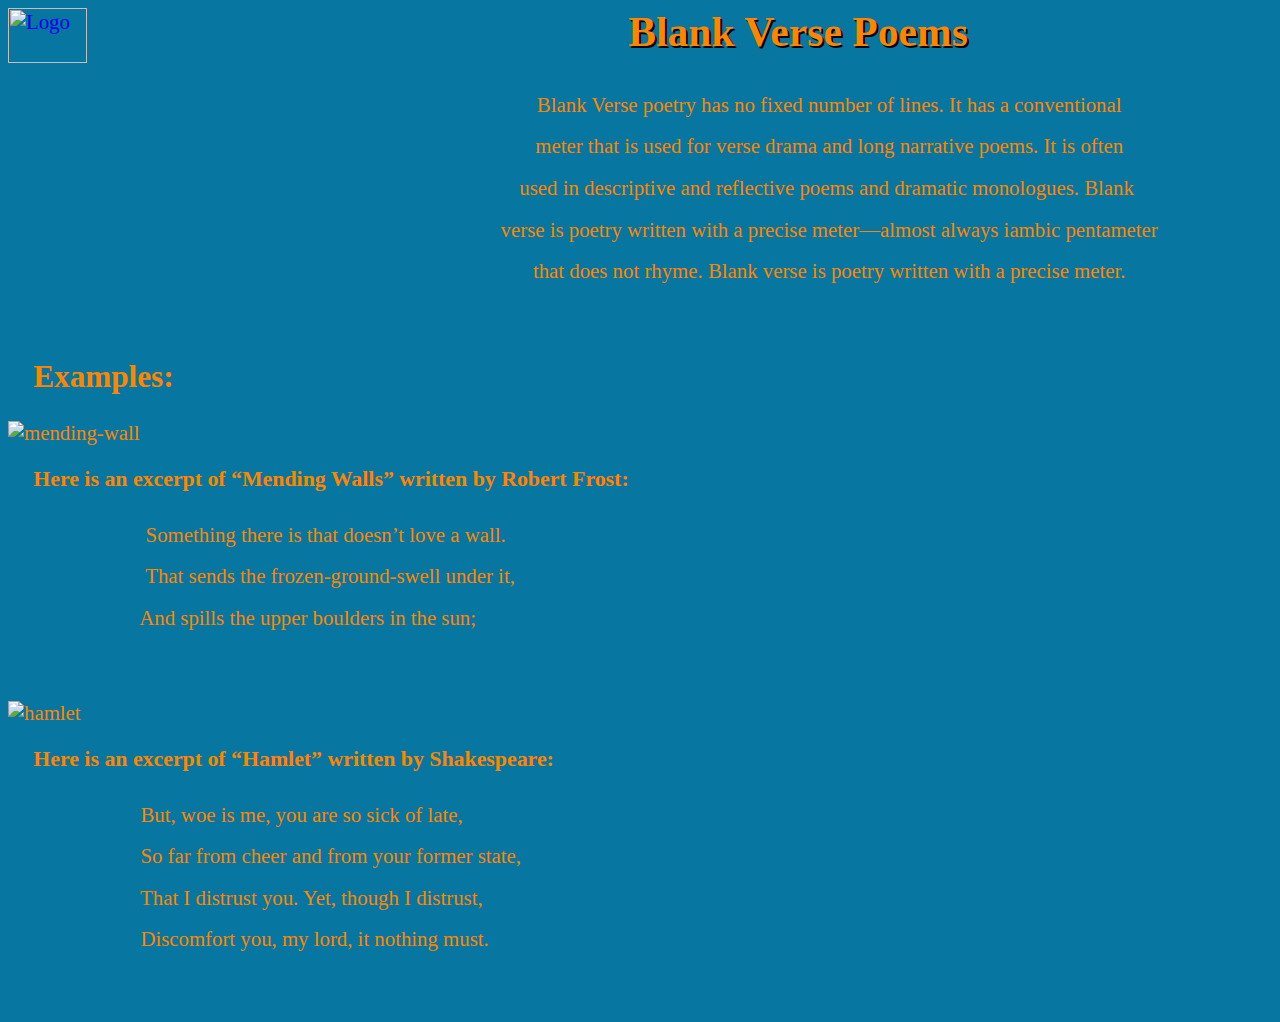
==== HTML/BlankVerse.html @ 4c05a928 "Add files via upload" ====
<DOCTYPE! html>
    <html>
    <head>
        <title>Blank Verse</title>
        <link rel = "stylesheet" href = "/CSS/poems.css">
    </head>    
    <body>

        <a href = "/index.html"><img src = "/Images/Logo.png" alt = "Logo" id = "logo"></a>

        <h1>Blank Verse Poems</h1>

        <pre>
            Blank Verse poetry has no fixed number of lines. It has a conventional
            meter that is used for verse drama and long narrative poems. It is often
            used in descriptive and reflective poems and dramatic monologues. Blank 
            verse is poetry written with a precise meter—almost always iambic pentameter
            that does not rhyme. Blank verse is poetry written with a precise meter.
        </pre>

        <h2 class = "mainContent"> Examples: </h2>

        <img src = "/Images/mending-wall.jpg" alt = "mending-wall">
        
        <p class = "mainContent">
            Here is an excerpt of <q>Mending Walls</q> written by Robert Frost:
        </p>

        <blockquote class = "mainContent">
            <pre class = "mainContent">
                 Something there is that doesn’t love a wall.
                 That sends the frozen-ground-swell under it,
                And spills the upper boulders in the sun;
            </pre>
        </blockquote>
        
        <img src = "/Images/hamlet.jpg" alt = "hamlet">

        <p class = "mainContent">
            Here is an excerpt of <q>Hamlet</q> written by Shakespeare:    
        </p>
        <blockquote class = "mainContent">
            <pre class = "mainContent">
                But, woe is me, you are so sick of late,
                So far from cheer and from your former state,
                That I distrust you. Yet, though I distrust,
                Discomfort you, my lord, it nothing must.
            </pre>
        </blockquote>
        
        <script src = "/BlankVerse.js"></script>
    </body>
    </html>
---- CSS/poems.css ----
body{
    background-image: url(/Images/poemBackground.jpg);
    background-repeat: no-repeat;
    background-position: center;
    background-size: cover;
    background-attachment: fixed;
    background-color: #0776A0;
    font-family: Georgia, 'Times New Roman', Times, serif;
    color: #ff8500;
    font-size: 130%;
}

#logo{
    width: 25%;
    display: block;
    float: left;
}

.mainContent{
    margin-left: 2%;
}

pre{
    font-family: Georgia, 'Times New Roman', Times, serif;
    line-height: 200%;
    overflow: hidden;
}

h1{
    text-align: center;
    text-shadow: 2px 2px black;
    overflow: hidden;
}

h1 + pre{
    text-align: center;
}

img{
    display: block;
    margin: 0 auto;
}

img + p{
    font-weight: bold;
    font-size: 105%
}

#elegyIntro{
    text-align: center;
    margin-left: 21%;
}
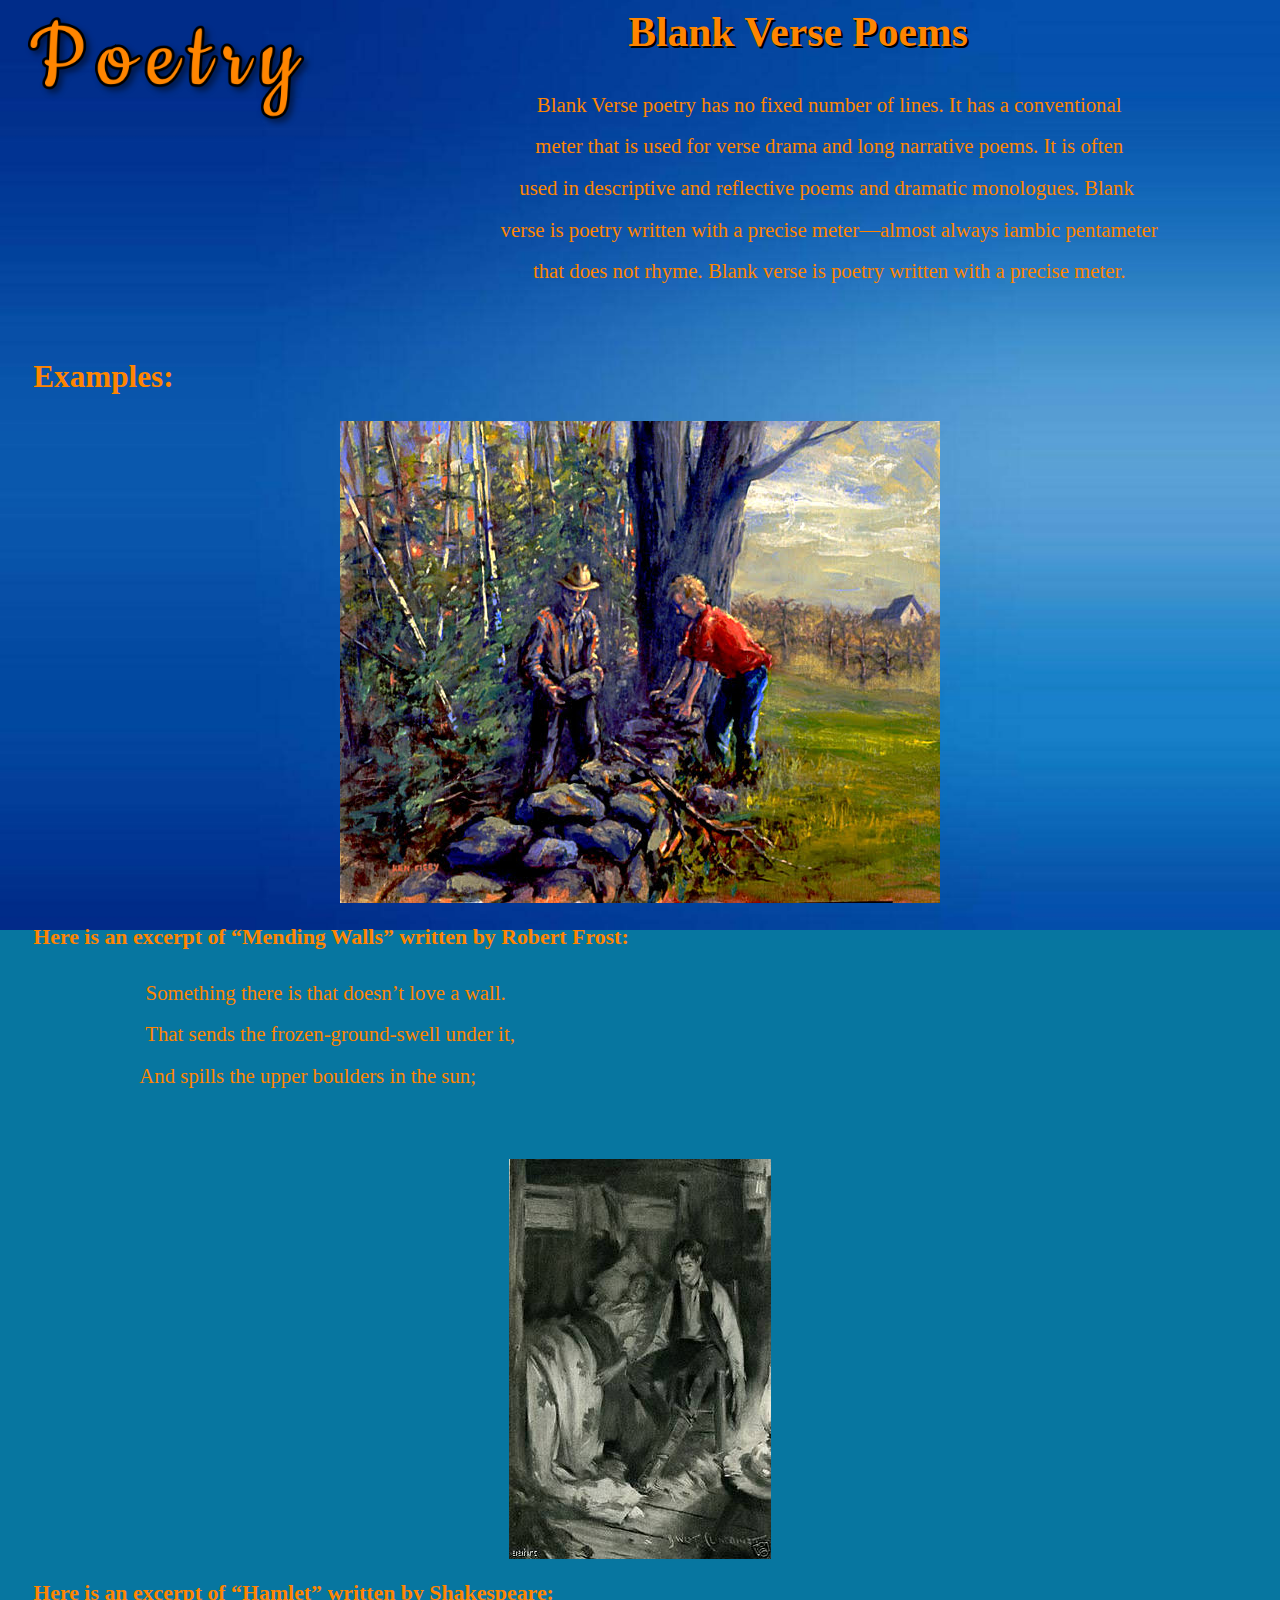
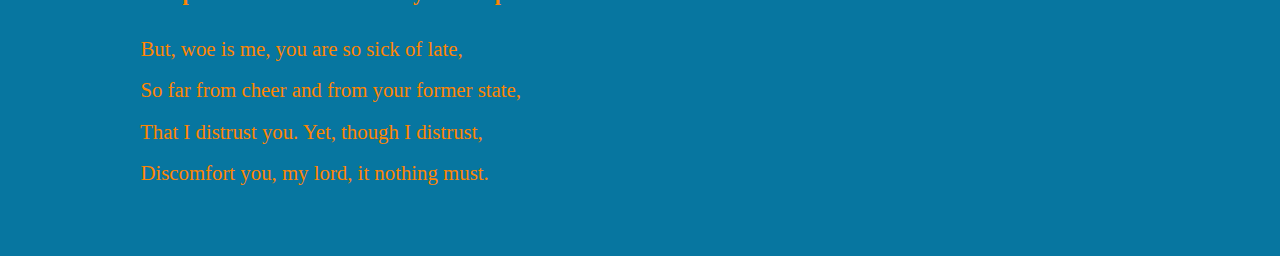
==== commit 0010a36a: "Attempt to fix css for blankverse" ====
--- a/HTML/BlankVerse.html
+++ b/HTML/BlankVerse.html
@@ -2,7 +2,7 @@
     <html>
     <head>
         <title>Blank Verse</title>
-        <link rel = "stylesheet" href = "/CSS/poems.css">
+        <link rel = "stylesheet" href = "../CSS/poems.css">
     </head>    
     <body>
 
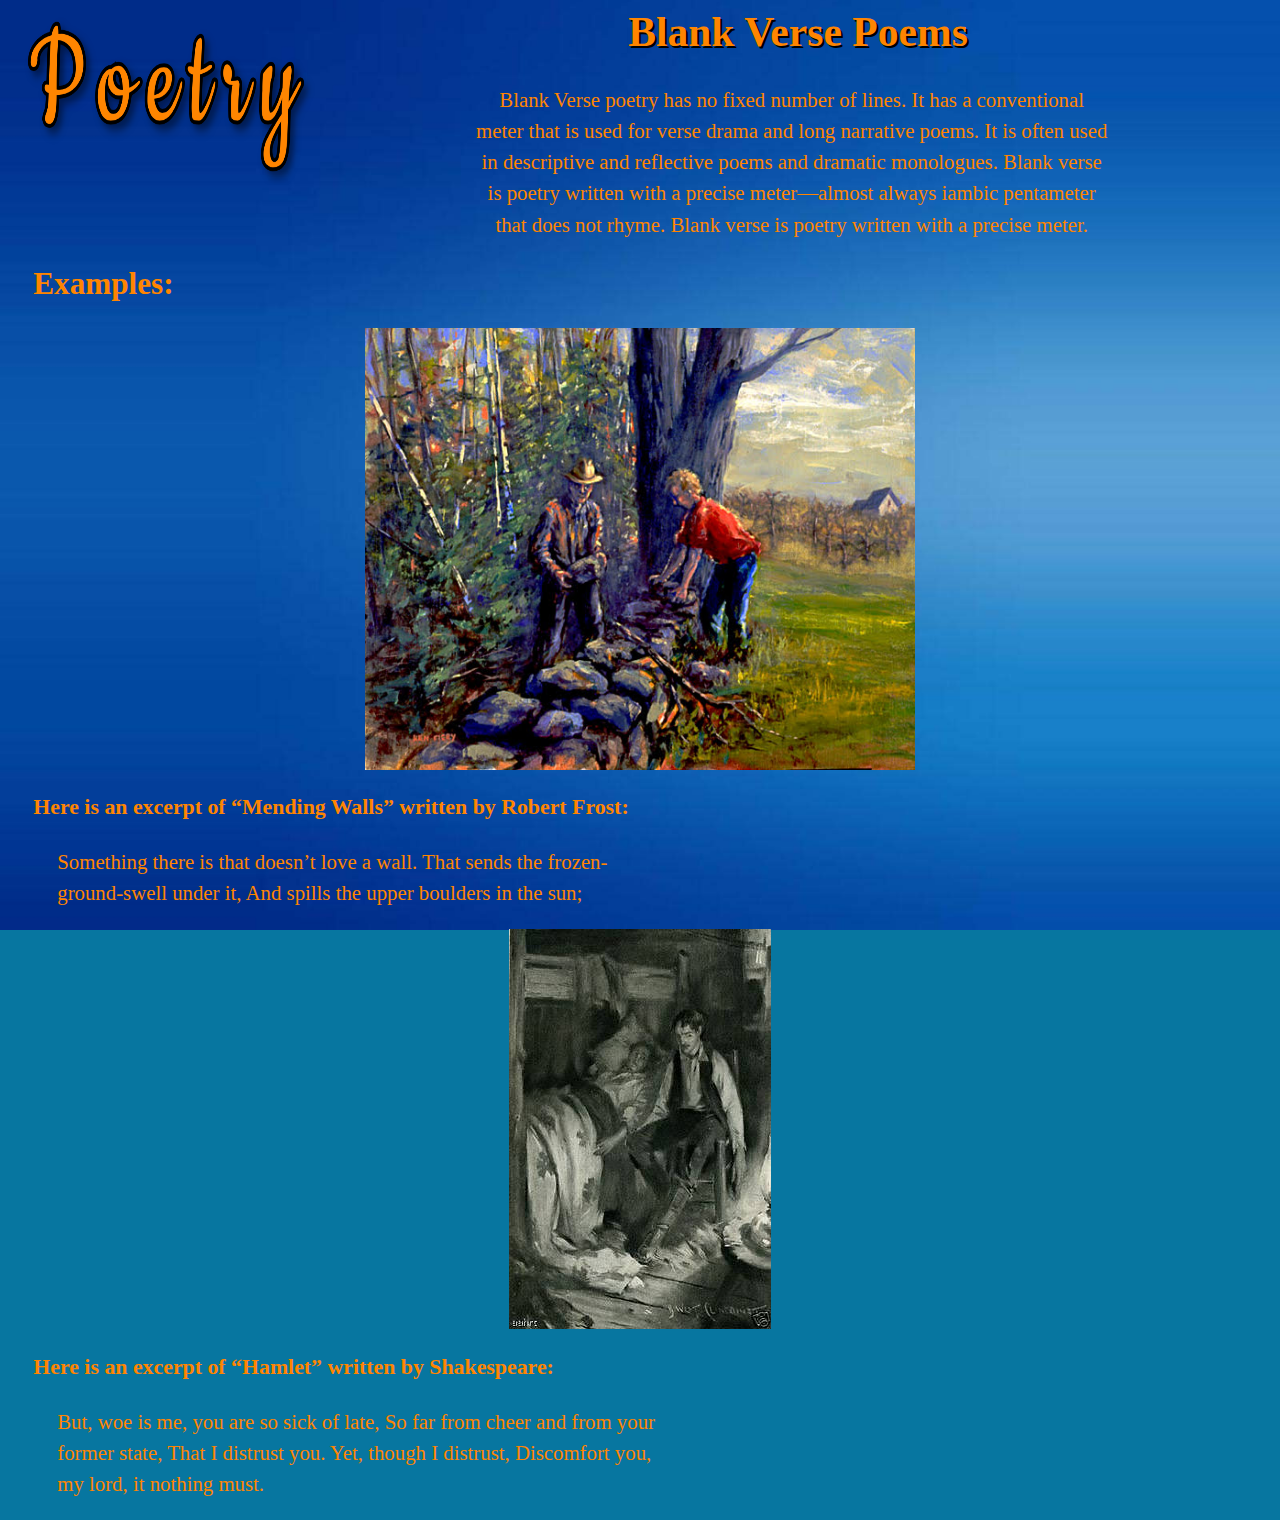
==== commit cfb6711d: "Changes" ====
--- a/HTML/BlankVerse.html
+++ b/HTML/BlankVerse.html
@@ -3,51 +3,52 @@
     <head>
         <title>Blank Verse</title>
         <link rel = "stylesheet" href = "../CSS/poems.css">
+        <meta name = "viewport" content = "width=device-width, initial-scale = 1.0">
     </head>    
     <body>
 
-        <a href = "/index.html"><img src = "/Images/Logo.png" alt = "Logo" id = "logo"></a>
+        <a href = "../index.html"><img src = "../Images/Logo.png" alt = "Logo" id = "logo"></a>
 
         <h1>Blank Verse Poems</h1>
 
-        <pre>
+        <p>
             Blank Verse poetry has no fixed number of lines. It has a conventional
             meter that is used for verse drama and long narrative poems. It is often
             used in descriptive and reflective poems and dramatic monologues. Blank 
             verse is poetry written with a precise meter—almost always iambic pentameter
             that does not rhyme. Blank verse is poetry written with a precise meter.
-        </pre>
+        </p>
 
         <h2 class = "mainContent"> Examples: </h2>
 
-        <img src = "/Images/mending-wall.jpg" alt = "mending-wall">
+        <img src = "../Images/mending-wall.jpg" alt = "mending-wall">
         
         <p class = "mainContent">
             Here is an excerpt of <q>Mending Walls</q> written by Robert Frost:
         </p>
 
         <blockquote class = "mainContent">
-            <pre class = "mainContent">
+            <p class = "mainContent">
                  Something there is that doesn’t love a wall.
                  That sends the frozen-ground-swell under it,
                 And spills the upper boulders in the sun;
-            </pre>
+            </p>
         </blockquote>
         
-        <img src = "/Images/hamlet.jpg" alt = "hamlet">
+        <img src = "../Images/hamlet.jpg" alt = "hamlet">
 
         <p class = "mainContent">
             Here is an excerpt of <q>Hamlet</q> written by Shakespeare:    
         </p>
         <blockquote class = "mainContent">
-            <pre class = "mainContent">
+            <p class = "mainContent">
                 But, woe is me, you are so sick of late,
                 So far from cheer and from your former state,
                 That I distrust you. Yet, though I distrust,
                 Discomfort you, my lord, it nothing must.
-            </pre>
+            </p>
         </blockquote>
         
-        <script src = "/BlankVerse.js"></script>
+        <script src = "../JAVASCRIPT/BlankVerse.js"></script>
     </body>
     </html>--- a/CSS/poems.css
+++ b/CSS/poems.css
@@ -1,5 +1,5 @@
 body{
-    background-image: url(/Images/poemBackground.jpg);
+    background-image: url(../Images/poemBackground.jpg);
     background-repeat: no-repeat;
     background-position: center;
     background-size: cover;
@@ -10,34 +10,31 @@
     font-size: 130%;
 }
 
-#logo{
-    width: 25%;
-    display: block;
-    float: left;
-}
-
 .mainContent{
     margin-left: 2%;
 }
 
-pre{
+p{
     font-family: Georgia, 'Times New Roman', Times, serif;
-    line-height: 200%;
-    overflow: hidden;
+    line-height: 150%;
+    width: 50%;
 }
 
 h1{
     text-align: center;
     text-shadow: 2px 2px black;
-    overflow: hidden;
 }
 
-h1 + pre{
+h1 + p{
     text-align: center;
+    width: 50%;
+    margin-left: 37%;
 }
 
 img{
     display: block;
+    max-width: 50%;
+    max-height: 50%;
     margin: 0 auto;
 }
 
@@ -46,7 +43,37 @@
     font-size: 105%
 }
 
-#elegyIntro{
-    text-align: center;
-    margin-left: 21%;
+blockquote + p{
+    font-weight: bold;
+    font-size: 105%;
+}
+
+#logo{
+    height: 20%;
+    width: 25%;
+    display: block;
+    float: left;
+}
+
+@media (max-width: 500px){
+   body{
+       width: 100%;
+       font-size: 100%;
+       margin: 0 3% 0 3%;
+   }
+
+   img{
+       max-width: 100%;
+   }
+
+   p{
+       inline-size: 70%;
+       overflow: visible;
+       overflow-wrap: break-word;
+   }
+
+   #logo{
+       width: 30%;
+       height: auto;
+   }
 }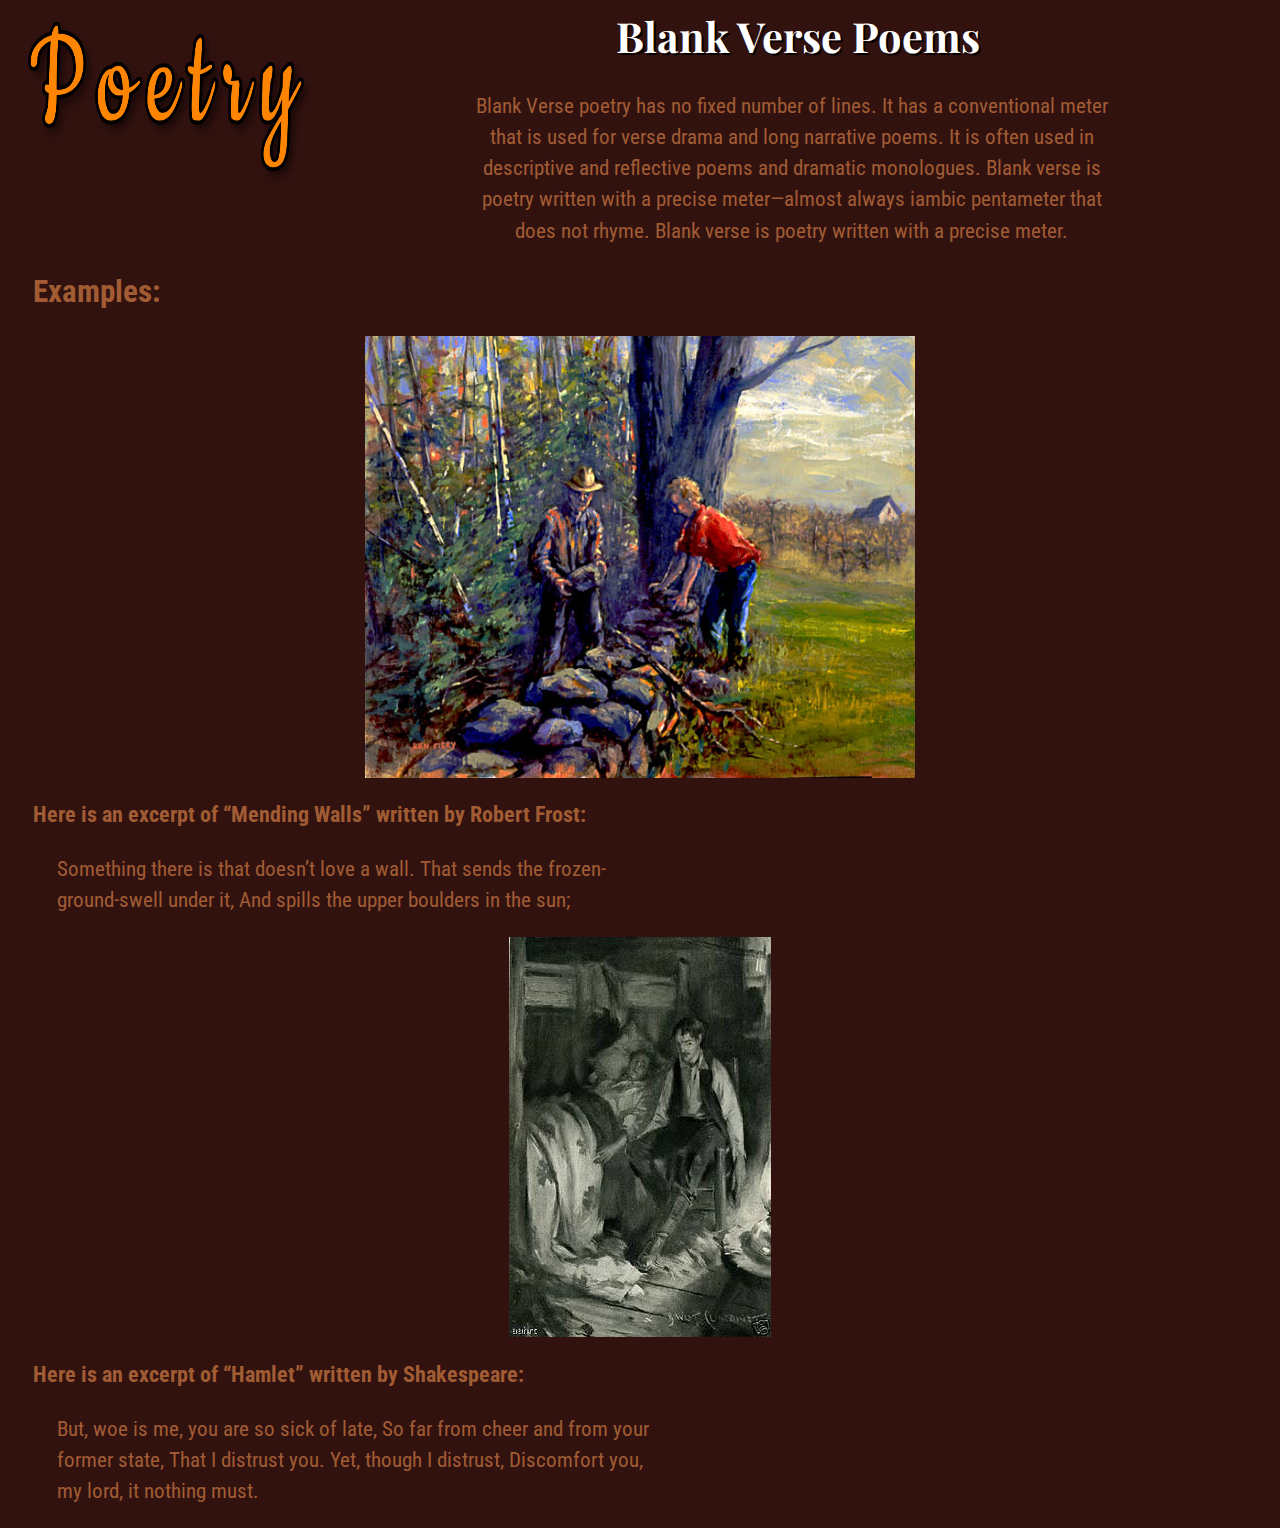
==== commit 2d2aa6e5: "Updated Font Families" ====
--- a/HTML/BlankVerse.html
+++ b/HTML/BlankVerse.html
@@ -3,6 +3,7 @@
     <head>
         <title>Blank Verse</title>
         <link rel = "stylesheet" href = "../CSS/poems.css">
+        <link href="https://fonts.googleapis.com/css2?family=Playfair+Display:ital@1&family=Roboto+Condensed&display=swap" rel="stylesheet">
         <meta name = "viewport" content = "width=device-width, initial-scale = 1.0">
     </head>    
     <body>
--- a/CSS/poems.css
+++ b/CSS/poems.css
@@ -1,12 +1,7 @@
 body{
-    background-image: url(../Images/poemBackground.jpg);
-    background-repeat: no-repeat;
-    background-position: center;
-    background-size: cover;
-    background-attachment: fixed;
-    background-color: #0776A0;
-    font-family: Georgia, 'Times New Roman', Times, serif;
-    color: #ff8500;
+    background-color: #32120f;
+    font-family: "Roboto Condensed", sans-serif;
+    color: #a15c34;
     font-size: 130%;
 }
 
@@ -15,14 +10,15 @@
 }
 
 p{
-    font-family: Georgia, 'Times New Roman', Times, serif;
     line-height: 150%;
     width: 50%;
 }
 
 h1{
+    font-family: "Playfair Display", serif;
     text-align: center;
     text-shadow: 2px 2px black;
+    color:white;
 }
 
 h1 + p{
